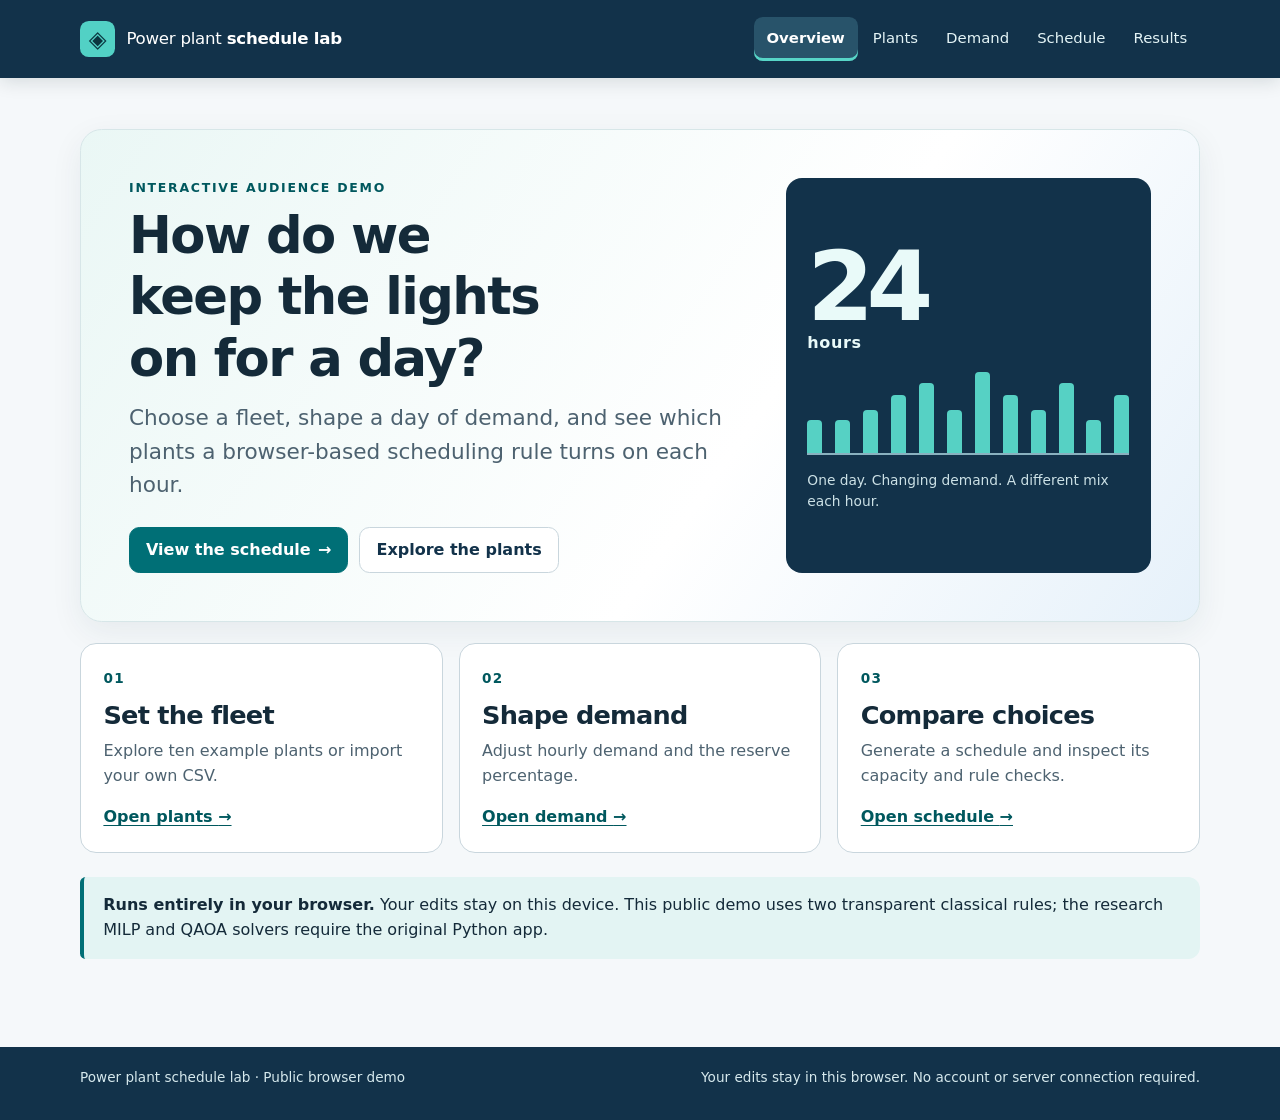
==== 3-tva-plant-scheduling/input_app/public_build/index.html @ ef67e25a "Public Website Build Made" ====
<!doctype html>
<html lang="en">
<head>
  <meta charset="utf-8">
  <meta name="viewport" content="width=device-width, initial-scale=1">
  <meta name="theme-color" content="#12324a">
  <meta name="description" content="Explore a 24-hour power plant scheduling demo in your browser.">
  <title>Power plant scheduling · public demo</title>
  <link rel="stylesheet" href="styles.css">
  <!-- A classic deferred script works from GitHub Pages, a local server, and file://. -->
  <script src="app.js" defer></script>
</head>
<body>
  <a class="skip-link" href="#main">Skip to main content</a>
  <header class="site-header">
    <div class="shell header-inner">
      <div class="brand" aria-label="Power plant scheduling demo">
        <span class="brand-mark" aria-hidden="true">◈</span>
        <span>Power plant <strong>schedule lab</strong></span>
      </div>
      <nav aria-label="Main navigation">
        <a href="#overview" data-page="overview">Overview</a>
        <a href="#plants" data-page="plants">Plants</a>
        <a href="#demand" data-page="demand">Demand</a>
        <a href="#schedule" data-page="schedule">Schedule</a>
        <a href="#report" data-page="report">Results</a>
      </nav>
    </div>
  </header>

  <main id="main" class="shell" tabindex="-1">
    <!-- The router hides whole sections, so keyboard users encounter only the active view. -->
    <section id="overview" class="page" aria-labelledby="overview-title">
      <div class="hero">
        <div>
          <p class="eyebrow">Interactive audience demo</p>
          <h1 id="overview-title">How do we keep the lights on for a day?</h1>
          <p class="lead">Choose a fleet, shape a day of demand, and see which plants a browser-based scheduling rule turns on each hour.</p>
          <div class="hero-actions">
            <a class="button primary" href="#schedule">View the schedule <span aria-hidden="true">→</span></a>
            <a class="button secondary" href="#plants">Explore the plants</a>
          </div>
        </div>
        <div class="hero-visual" aria-hidden="true">
          <div class="hero-hour">24<span>hours</span></div>
          <div class="hero-bars"><i></i><i></i><i></i><i></i><i></i><i></i><i></i><i></i><i></i><i></i><i></i><i></i></div>
          <p>One day. Changing demand. A different mix each hour.</p>
        </div>
      </div>
      <div class="step-grid" aria-label="How the demo works">
        <article class="step"><span class="step-number">01</span><h2>Set the fleet</h2><p>Explore ten example plants or import your own CSV.</p><a href="#plants">Open plants <span aria-hidden="true">→</span></a></article>
        <article class="step"><span class="step-number">02</span><h2>Shape demand</h2><p>Adjust hourly demand and the reserve percentage.</p><a href="#demand">Open demand <span aria-hidden="true">→</span></a></article>
        <article class="step"><span class="step-number">03</span><h2>Compare choices</h2><p>Generate a schedule and inspect its capacity and rule checks.</p><a href="#schedule">Open schedule <span aria-hidden="true">→</span></a></article>
      </div>
      <aside class="note" aria-label="About this public copy"><strong>Runs entirely in your browser.</strong> Your edits stay on this device. This public demo uses two transparent classical rules; the research MILP and QAOA solvers require the original Python app.</aside>
    </section>

    <section id="plants" class="page" aria-labelledby="plants-title" hidden>
      <div class="page-heading"><p class="eyebrow">Step 1 · Fleet</p><h1 id="plants-title">Power plants</h1><p>Change the example fleet, or import a CSV with the same columns as the download. Apply edits before generating a schedule.</p></div>
      <div class="toolbar">
        <button id="reset-plants" class="button secondary" type="button">Use example plants</button>
        <label class="button secondary upload-button" for="import-plants">Import plant CSV<input id="import-plants" type="file" accept=".csv,text/csv"></label>
        <button id="export-plants" class="button secondary" type="button">Download plant CSV</button>
      </div>
      <form id="plants-form" novalidate>
        <div class="section-bar"><h2 id="fleet-count">Fleet</h2><button id="add-plant" class="text-button" type="button">+ Add plant</button></div>
        <div id="plant-list" class="plant-list"></div>
        <div class="form-footer"><button class="button primary" type="submit">Apply plant changes</button><p id="plants-status" class="status" role="status" aria-live="polite"></p></div>
      </form>
    </section>

    <section id="demand" class="page" aria-labelledby="demand-title" hidden>
      <div class="page-heading"><p class="eyebrow">Step 2 · Daily load</p><h1 id="demand-title">Demand and reserve</h1><p>Demand is the expected electricity use. Reserve is extra capacity kept available for uncertainty.</p></div>
      <form id="demand-form" novalidate>
        <div class="panel reserve-panel">
          <label for="reserve-percent">Reserve margin <output id="reserve-value" for="reserve-percent">10%</output></label>
          <input id="reserve-percent" type="range" min="0" max="50" step="1" value="10">
          <div class="range-ends"><span>0%</span><span>50%</span></div>
        </div>
        <figure class="panel chart-panel">
          <div class="chart-heading"><h2>Daily demand profile</h2><span class="legend"><i class="line demand-key"></i>Demand <i class="line required-key"></i>Demand + reserve</span></div>
          <svg id="demand-chart" viewBox="0 0 760 310" role="img" aria-labelledby="demand-chart-title demand-chart-desc"><title id="demand-chart-title">Hourly demand and required capacity</title><desc id="demand-chart-desc">Use the data table below for exact hourly values.</desc></svg>
          <figcaption>The chart updates as you edit. The table gives the exact values.</figcaption>
        </figure>
        <details class="panel data-details"><summary>Edit 24 hourly values</summary><div class="table-scroll"><table><caption>Hourly demand and reserve in megawatts</caption><thead><tr><th scope="col">Hour</th><th scope="col">Demand (MW)</th><th scope="col">Reserve (MW)</th><th scope="col">Required (MW)</th></tr></thead><tbody id="demand-rows"></tbody></table></div></details>
        <div class="form-footer"><button class="button primary" type="submit">Apply demand changes</button><button id="reset-demand" class="button secondary" type="button">Use example day</button><p id="demand-status" class="status" role="status" aria-live="polite"></p></div>
      </form>
    </section>

    <section id="schedule" class="page" aria-labelledby="schedule-title" hidden>
      <div class="page-heading"><p class="eyebrow">Step 3 · Dispatch</p><h1 id="schedule-title">Plant schedule</h1><p>See available online capacity beside demand plus reserve for each hour. The browser rules are quick teaching examples; they do not solve the research optimization model.</p></div>
      <div class="panel schedule-controls"><div><label for="algorithm">Scheduling rule</label><select id="algorithm"><option value="stable">Stable heuristic · considers minimum run times</option><option value="cheap">Cheapest-first · picks each hour independently</option></select><p id="algorithm-description" class="help"></p></div><button id="run-schedule" class="button primary" type="button">Generate schedule</button></div>
      <p id="schedule-status" class="status" role="status" aria-live="polite"></p>
      <div id="schedule-results" hidden>
        <div id="schedule-metrics" class="metric-grid" aria-label="Schedule summary"></div>
        <div id="schedule-warning" class="notice" hidden></div>
        <figure class="panel chart-panel"><div class="chart-heading"><h2>Online capacity by hour</h2><span class="legend"><i class="block capacity-key"></i>Online capacity <i class="line required-key"></i>Required capacity</span></div><svg id="schedule-chart" viewBox="0 0 760 310" role="img" aria-labelledby="schedule-chart-title schedule-chart-desc"><title id="schedule-chart-title">Online capacity compared with required capacity</title><desc id="schedule-chart-desc">Use the table below for exact hourly values and plant names.</desc></svg><figcaption>Bars show maximum available output of online plants, not actual energy dispatched.</figcaption></figure>
        <details class="panel data-details"><summary>Inspect all 24 hours</summary><div class="table-scroll"><table><caption>Generated plant commitments by hour</caption><thead><tr><th scope="col">Hour</th><th scope="col">Demand</th><th scope="col">Reserve</th><th scope="col">Plants on</th><th scope="col">Online MW</th><th scope="col">Check</th></tr></thead><tbody id="schedule-rows"></tbody></table></div></details>
      </div>
      <aside class="note"><strong>About the calculation.</strong> The stable rule tries to honor minimum on and off times. The cheapest-first rule reproduces the simple hourly ranking from the notebook. Both use a simplified cost estimate and omit ramp constraints. A green capacity result is not a certificate of full feasibility.</aside>
    </section>

    <section id="report" class="page" aria-labelledby="report-title" hidden>
      <div class="page-heading"><p class="eyebrow">Published local experiment</p><h1 id="report-title">Quantum hardware report</h1><p>These archived warm-start experiments compare the HiGHS solver with and without a proposed starting schedule.</p></div>
      <div class="note"><strong>What was measured:</strong> 24-hour cases with 5, 10, 20, and 40 plants. QAOA was locally simulated for the smaller cases; simulated annealing was used for the larger cases. The figures measure the HiGHS solve stage only.</div>
      <figure class="panel chart-panel report-chart"><h2>HiGHS solve time</h2><svg id="time-chart" viewBox="0 0 760 390" role="img" aria-labelledby="time-title time-desc"><title id="time-title">Median HiGHS solve time, cold versus warm start</title><desc id="time-desc">Exact values appear in the table below.</desc></svg><figcaption>Median seconds. Lower is better; small differences on the shared machine may be timing noise.</figcaption></figure>
      <figure class="panel chart-panel report-chart"><h2>Primal-dual integral</h2><svg id="integral-chart" viewBox="0 0 760 390" role="img" aria-labelledby="integral-title integral-desc"><title id="integral-title">Median primal-dual integral, cold versus warm start</title><desc id="integral-desc">Exact values appear in the table below.</desc></svg><figcaption>Lower means a good incumbent was available earlier during the solve.</figcaption></figure>
      <div class="panel data-details"><div class="table-scroll"><table><caption>Published local HiGHS medians</caption><thead><tr><th scope="col">Plants</th><th scope="col">Cold time (s)</th><th scope="col">Warm time (s)</th><th scope="col">Cold integral</th><th scope="col">Warm integral</th></tr></thead><tbody><tr><th scope="row">5</th><td>0.202</td><td>0.195</td><td>0.097</td><td>0.086</td></tr><tr><th scope="row">10</th><td>0.198</td><td>0.187</td><td>0.121</td><td>0.098</td></tr><tr><th scope="row">20</th><td>0.607</td><td>0.505</td><td>0.400</td><td>0.260</td></tr><tr><th scope="row">40</th><td>3.081</td><td>3.021</td><td>1.468</td><td>1.347</td></tr></tbody></table></div></div>
      <p class="report-conclusion">All four cases finished at one branch-and-bound node. Warm starts improved the primal-dual integral, while the solve-time changes were small. Preparation and sampling time are outside these figures.</p>
    </section>
  </main>
  <footer class="site-footer"><div class="shell"><p>Power plant schedule lab · Public browser demo</p><p>Your edits stay in this browser. No account or server connection required.</p></div></footer>
</body>
</html>
---- 3-tva-plant-scheduling/input_app/public_build/styles.css ----
/*
 * Public build design system. System fonts and inline SVG keep the site fast,
 * offline-friendly, and free from third-party requests on audience phones.
 * Color is paired with labels, values, and table text throughout the app.
 */
:root {
  color-scheme: light;
  --bg: #f5f8fa;
  --surface: #fff;
  --ink: #142a39;
  --muted: #4d6270;
  --border: #c9d6dd;
  --navy: #12324a;
  --teal: #006f76;
  --teal-dark: #00585e;
  --teal-soft: #e3f4f3;
  --blue: #28699b;
  --orange: #bd4e19;
  --warning-bg: #fff3e9;
  --shadow: 0 10px 32px rgba(22, 52, 68, .07);
  font-family: Inter, ui-sans-serif, system-ui, -apple-system, BlinkMacSystemFont, "Segoe UI", sans-serif;
  line-height: 1.55;
  text-rendering: optimizeLegibility;
}
* { box-sizing: border-box; }
html { scroll-behavior: smooth; }
body { margin: 0; min-width: 280px; background: var(--bg); color: var(--ink); }
button, input, select { font: inherit; }
button { cursor: pointer; }
a { color: var(--teal-dark); text-underline-offset: .2em; }
a:hover { text-decoration-thickness: 2px; }
:focus-visible { outline: 3px solid #eb8c2c; outline-offset: 3px; }
[hidden], .page[hidden], #schedule-results[hidden], #schedule-warning[hidden] { display: none !important; }
.shell { width: min(100% - 2rem, 1120px); margin-inline: auto; }
.skip-link { position: absolute; z-index: 20; top: -6rem; left: 1rem; padding: .8rem 1rem; background: var(--surface); border: 2px solid var(--teal); border-radius: .6rem; }
.skip-link:focus { top: .5rem; }

/* The header stays compact on phones and leaves navigation in a real link list.
 * Horizontal scrolling is limited to the nav, never the page itself. */
.site-header { background: var(--navy); color: #fff; box-shadow: 0 3px 18px rgba(9, 26, 37, .14); }
.header-inner { display: flex; align-items: center; justify-content: space-between; gap: 1.5rem; min-height: 78px; }
.brand { display: flex; align-items: center; gap: .7rem; font-size: 1.04rem; white-space: nowrap; letter-spacing: -.015em; }
.brand strong { font-weight: 750; }
.brand-mark { display: grid; place-items: center; width: 2.2rem; height: 2.2rem; border-radius: .55rem; background: #52d1c5; color: #0b3640; font-size: 1.45rem; }
nav { display: flex; align-items: center; gap: .15rem; }
nav a { display: inline-flex; align-items: center; justify-content: center; min-height: 44px; padding: .55rem .8rem; border-radius: .55rem; color: #e4f4f6; text-decoration: none; font-size: .93rem; white-space: nowrap; }
nav a:hover, nav a[aria-current="page"] { background: #28536a; color: #fff; }
nav a[aria-current="page"] { box-shadow: inset 0 -3px 0 #57d5c7; font-weight: 700; }
nav a:focus-visible { outline-color: #ffbd72; }
main { padding-block: clamp(1.5rem, 4vw, 3.4rem) 4rem; min-height: calc(100vh - 185px); }
h1, h2, h3 { line-height: 1.2; letter-spacing: -.03em; }
h1 { font-size: clamp(2rem, 4vw, 3.5rem); margin: .15rem 0 .75rem; }
h2 { font-size: clamp(1.3rem, 2vw, 1.65rem); margin: 0 0 .55rem; }
h3 { font-size: 1.1rem; margin: 0; }
p { margin: .4rem 0 1rem; }
.eyebrow { margin: 0 0 .45rem; color: var(--teal-dark); font-size: .78rem; font-weight: 800; letter-spacing: .14em; text-transform: uppercase; }
.lead { font-size: clamp(1.1rem, 2vw, 1.35rem); color: var(--muted); max-width: 40rem; }
.page-heading { margin: 0 0 1.7rem; max-width: 50rem; }
.page-heading > p:last-child { color: var(--muted); font-size: 1.04rem; }
.panel { background: var(--surface); border: 1px solid var(--border); border-radius: 1rem; box-shadow: var(--shadow); }
.button { display: inline-flex; align-items: center; justify-content: center; gap: .45rem; min-height: 46px; padding: .67rem 1rem; border: 1px solid transparent; border-radius: .65rem; font-weight: 700; text-decoration: none; line-height: 1.25; transition: transform .18s ease, background-color .18s ease, box-shadow .18s ease; }
.button:hover { transform: translateY(-1px); text-decoration: none; }
.button:active { transform: translateY(0); }
.button.primary { background: var(--teal); border-color: var(--teal); color: #fff; }
.button.primary:hover { background: var(--teal-dark); box-shadow: 0 5px 16px rgba(0, 96, 102, .22); }
.button.secondary { background: var(--surface); border-color: var(--border); color: var(--navy); }
.button.secondary:hover { background: var(--teal-soft); border-color: var(--teal); }
.text-button { min-height: 44px; padding: .35rem .65rem; border: 0; border-radius: .5rem; background: transparent; color: var(--teal-dark); font-weight: 700; }
.text-button:hover { background: var(--teal-soft); }
.text-button.danger { color: #9d3d20; }
.text-button.danger:hover { background: #fff0eb; }
.status { min-height: 1.4rem; color: var(--muted); font-weight: 600; }
.note { margin: 1.5rem 0; padding: 1rem 1.2rem; border-left: 4px solid var(--teal); border-radius: .35rem .75rem .75rem .35rem; background: var(--teal-soft); color: var(--ink); }

/* The overview gives QR visitors a quick path into the demo. Decoration is
 * marked aria-hidden in HTML, while all useful information is nearby in text. */
.hero { display: grid; grid-template-columns: minmax(0, 1.25fr) minmax(260px, .75fr); gap: clamp(1.5rem, 4vw, 3rem); align-items: center; padding: clamp(1.35rem, 4vw, 3rem); background: linear-gradient(125deg, #eaf7f5, #fff 60%, #e6f1fa); border: 1px solid #d7e6e8; border-radius: 1.35rem; box-shadow: var(--shadow); }
.hero h1 { max-width: 12ch; }
.hero-actions, .toolbar, .form-footer { display: flex; align-items: center; flex-wrap: wrap; gap: .7rem; }
.hero-actions { margin-top: 1.6rem; }
.hero-visual { align-self: stretch; display: flex; flex-direction: column; justify-content: center; min-height: 260px; padding: 1.35rem; border-radius: 1rem; background: var(--navy); color: #e9faf9; overflow: hidden; }
.hero-hour { font-size: clamp(4rem, 8vw, 6rem); font-weight: 800; line-height: 1; letter-spacing: -.08em; }
.hero-hour span { display: block; font-size: 1rem; font-weight: 650; letter-spacing: .04em; }
.hero-bars { display: flex; align-items: end; gap: 4%; height: 85px; margin-top: 1.2rem; border-bottom: 2px solid #8ab1bf; }
.hero-bars i { flex: 1; height: 40%; border-radius: .25rem .25rem 0 0; background: #56d1c4; }
.hero-bars i:nth-child(3n) { height: 52%; }.hero-bars i:nth-child(4n) { height: 70%; }.hero-bars i:nth-child(5n) { height: 85%; }.hero-bars i:nth-child(7n) { height: 98%; }
.hero-visual p { margin: .9rem 0 0; color: #cce1e6; font-size: .86rem; }
.step-grid { display: grid; grid-template-columns: repeat(3, minmax(0, 1fr)); gap: 1rem; margin-top: 1.3rem; }
.step { padding: 1.4rem; background: var(--surface); border: 1px solid var(--border); border-radius: 1rem; }
.step-number { color: var(--teal-dark); font-size: .85rem; font-weight: 800; letter-spacing: .1em; }
.step h2 { margin-top: .55rem; }.step p { color: var(--muted); }
.step a { font-weight: 700; }

/* Editing controls use native input semantics and a 44px minimum target.
 * A visible focus ring and label text make every field keyboard accessible. */
.toolbar { margin-bottom: 1.25rem; }
.upload-button { position: relative; cursor: pointer; }
.upload-button input { position: absolute; width: 1px; height: 1px; opacity: 0; }
.upload-button:focus-within { outline: 3px solid #eb8c2c; outline-offset: 3px; }
.section-bar, .plant-top { display: flex; align-items: center; justify-content: space-between; gap: .8rem; }
.section-bar { margin: 1.7rem 0 .75rem; }.section-bar h2 { margin: 0; }
.plant-list { display: grid; gap: .9rem; }
.plant-card { padding: 1rem clamp(1rem, 2vw, 1.4rem); }
.plant-top { margin-bottom: .8rem; }
.field-grid { display: grid; grid-template-columns: repeat(4, minmax(0, 1fr)); gap: .8rem; }
.field-grid label { display: grid; align-content: start; gap: .35rem; font-size: .9rem; color: var(--muted); font-weight: 650; }
input:not([type="range"]):not([type="file"]), select { width: 100%; min-height: 44px; padding: .52rem .65rem; border: 1px solid #aebfc8; border-radius: .55rem; background: var(--surface); color: var(--ink); }
input:hover, select:hover { border-color: var(--teal); }
.advanced-fields { margin-top: .8rem; padding-top: .65rem; border-top: 1px solid var(--border); }
summary { cursor: pointer; color: var(--teal-dark); font-weight: 700; padding: .4rem 0; }
.advanced-fields .field-grid { margin-top: .8rem; }
.form-footer { margin-top: 1.2rem; }.form-footer .status { flex-basis: 100%; margin: 0; }

/* Charts are compact on phones. The surrounding exact-value tables scroll
 * within their panel rather than forcing the viewport wider than the device. */
.reserve-panel { padding: 1.1rem 1.25rem; max-width: 540px; }
.reserve-panel label { display: flex; justify-content: space-between; gap: 1rem; font-weight: 700; }
.reserve-panel output { color: var(--teal-dark); font-size: 1.25rem; }
.reserve-panel input { display: block; width: 100%; min-height: 44px; accent-color: var(--teal); }
.range-ends { display: flex; justify-content: space-between; color: var(--muted); font-size: .85rem; }
.chart-panel { margin: 1rem 0; padding: clamp(.8rem, 2vw, 1.35rem); }
.chart-panel svg { display: block; width: 100%; height: auto; overflow: visible; }
.chart-heading { display: flex; align-items: baseline; justify-content: space-between; flex-wrap: wrap; gap: .4rem 1rem; }
.chart-heading h2 { margin-bottom: .6rem; }
.chart-panel figcaption { color: var(--muted); font-size: .88rem; margin-top: .45rem; }
.legend { display: inline-flex; flex-wrap: wrap; align-items: center; gap: .35rem .55rem; color: var(--muted); font-size: .82rem; }
.legend i { margin-left: .4rem; }.legend i:first-child { margin-left: 0; }
.legend .line { display: inline-block; width: 1.5rem; height: 0; border-top: 3px solid var(--blue); }
.legend .required-key { border-top-color: var(--orange); border-top-style: dashed; }
.legend .block { width: 1rem; height: .85rem; border-radius: .15rem; background: var(--blue); }
.chart-grid { stroke: #dce6eb; stroke-width: 1; }
.chart-label { fill: var(--muted); font: 13px ui-sans-serif, system-ui, sans-serif; }
.chart-value { font-size: 12px; }
.demand-line, .required-line { fill: none; stroke-width: 3; stroke-linecap: round; stroke-linejoin: round; }
.demand-line { stroke: var(--blue); }.required-line { stroke: var(--orange); stroke-dasharray: 7 5; }
.capacity-bar, .cold-bar { fill: var(--blue); }.capacity-bar.shortfall { fill: var(--orange); }.warm-bar { fill: var(--teal); }
.data-details { margin: 1rem 0; padding: .7rem 1rem; }
.data-details summary { min-height: 44px; display: list-item; padding: .6rem .2rem; }
.table-scroll { max-width: 100%; overflow-x: auto; overscroll-behavior-inline: contain; }
table { width: 100%; border-collapse: collapse; font-size: .91rem; }
caption { text-align: left; padding: .8rem .4rem; color: var(--muted); font-weight: 650; }
th, td { border-bottom: 1px solid var(--border); padding: .62rem .55rem; text-align: left; vertical-align: top; }
thead th { background: #edf4f6; font-weight: 750; white-space: nowrap; }
tbody tr:nth-child(even) { background: #f8fbfc; }
th[scope="row"] { white-space: nowrap; }
#demand-rows input { min-width: 6rem; max-width: 8rem; }
#schedule-rows td:nth-child(4) { min-width: 12rem; }
#schedule-rows td:last-child { min-width: 11rem; }

.schedule-controls { display: flex; align-items: end; justify-content: space-between; flex-wrap: wrap; gap: 1rem; padding: 1.2rem; }
.schedule-controls > div { flex: 1 1 310px; }
.schedule-controls label { display: block; font-weight: 700; margin-bottom: .4rem; }
.schedule-controls select { max-width: 540px; }
.help { color: var(--muted); font-size: .88rem; margin: .45rem 0 0; }
.metric-grid { display: grid; grid-template-columns: repeat(3, minmax(0, 1fr)); gap: .8rem; margin-top: 1rem; }
.metric { display: flex; flex-direction: column; gap: .25rem; padding: 1rem; }
.metric span { color: var(--muted); font-weight: 650; font-size: .88rem; }
.metric strong { font-size: clamp(1.4rem, 3vw, 1.9rem); line-height: 1.2; }
.metric small { color: var(--muted); font-size: .78rem; }
.notice { margin-top: 1rem; padding: .9rem 1rem; background: var(--warning-bg); border: 1px solid #e6b688; border-radius: .75rem; color: #763516; font-weight: 650; }
.report-chart { margin-top: 1rem; }.report-conclusion { max-width: 52rem; margin-top: 1.5rem; }
.site-footer { padding: 1.25rem 0 2rem; background: var(--navy); color: #d6e9ed; font-size: .85rem; }
.site-footer .shell { display: flex; justify-content: space-between; flex-wrap: wrap; gap: .3rem 1rem; }
.site-footer p { margin: 0; }

@media (max-width: 850px) {
  .header-inner { display: block; padding-top: .75rem; }
  nav { flex-wrap: wrap; margin-top: .45rem; padding-bottom: .35rem; }
  .hero { grid-template-columns: 1fr; }.hero-visual { min-height: 210px; }
  .field-grid { grid-template-columns: repeat(2, minmax(0, 1fr)); }
}
@media (max-width: 580px) {
  .shell { width: min(100% - 1.2rem, 1120px); }
  main { padding-top: 1.4rem; }
  .hero { padding: 1.25rem; }.hero-visual { display: none; }
  .step-grid, .metric-grid { grid-template-columns: 1fr; }
  .field-grid { grid-template-columns: 1fr; }
  .toolbar .button { flex: 1 1 100%; }
  .schedule-controls .button, .form-footer .button { width: 100%; }
  .chart-panel { overflow-x: auto; }
  .chart-panel svg { min-width: 620px; }
}
@media (prefers-color-scheme: dark) {
  :root { color-scheme: dark; --bg: #101c25; --surface: #192b36; --ink: #eef6f7; --muted: #bdccd3; --border: #47606c; --navy: #0b1924; --teal: #13a99f; --teal-dark: #70dbd1; --teal-soft: #163e42; --blue: #71b9ec; --orange: #ff9d6a; --warning-bg: #3d2a20; --shadow: none; }
  .site-header { border-bottom: 1px solid var(--border); }
  .hero { background: linear-gradient(125deg, #183b42, #192b36 60%, #20374b); border-color: var(--border); }
  .hero-visual { background: #0e222f; }
  .button.primary { color: #072529; }
  .button.secondary { color: var(--ink); }
  .text-button.danger { color: #ffb09a; }.text-button.danger:hover { background: #503129; }
  input:not([type="range"]):not([type="file"]), select { border-color: #708a96; }
  .chart-grid { stroke: #3d5662; }
  thead th { background: #243b47; } tbody tr:nth-child(even) { background: #1d323e; }
  .notice { border-color: #a66b40; color: #ffd0aa; }
}
@media (prefers-reduced-motion: reduce) {
  *, *::before, *::after { scroll-behavior: auto !important; transition-duration: .01ms !important; animation-duration: .01ms !important; }
}
@media print {
  .site-header, .site-footer, .toolbar, .form-footer, .hero-actions, .schedule-controls button { display: none !important; }
  body { background: #fff; color: #000; }.panel { box-shadow: none; }
}
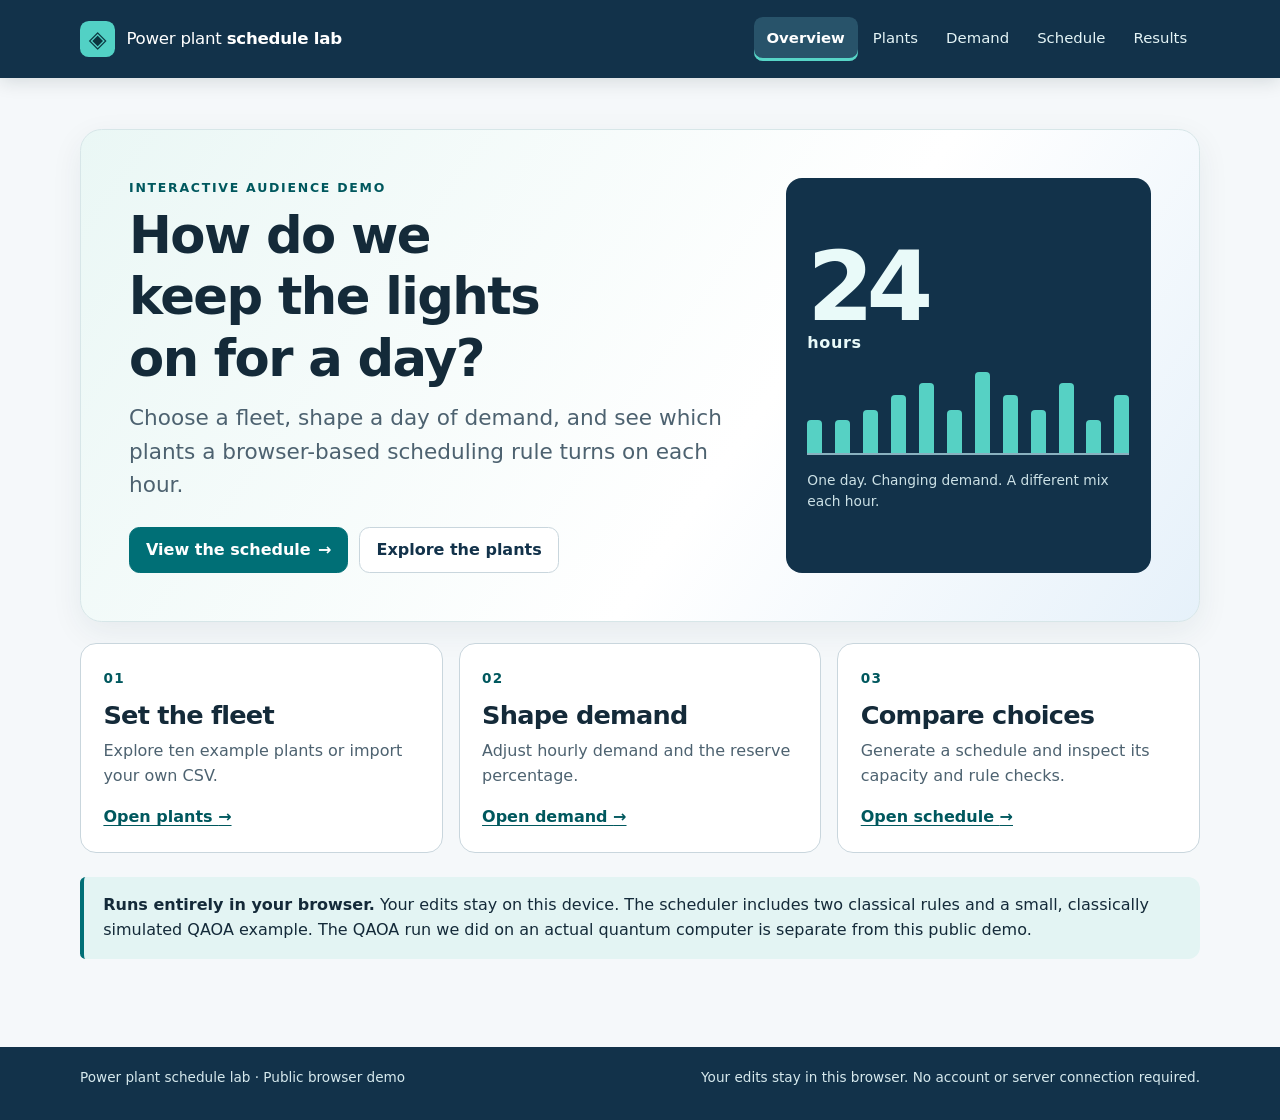
==== commit aac214c4: "Fixed QAOA calcuation" ====
--- a/3-tva-plant-scheduling/input_app/public_build/index.html
+++ b/3-tva-plant-scheduling/input_app/public_build/index.html
@@ -52,7 +52,7 @@
         <article class="step"><span class="step-number">02</span><h2>Shape demand</h2><p>Adjust hourly demand and the reserve percentage.</p><a href="#demand">Open demand <span aria-hidden="true">→</span></a></article>
         <article class="step"><span class="step-number">03</span><h2>Compare choices</h2><p>Generate a schedule and inspect its capacity and rule checks.</p><a href="#schedule">Open schedule <span aria-hidden="true">→</span></a></article>
       </div>
-      <aside class="note" aria-label="About this public copy"><strong>Runs entirely in your browser.</strong> Your edits stay on this device. This public demo uses two transparent classical rules; the research MILP and QAOA solvers require the original Python app.</aside>
+      <aside class="note" aria-label="About this public copy"><strong>Runs entirely in your browser.</strong> Your edits stay on this device. The scheduler includes two classical rules and a small, classically simulated QAOA example. The QAOA run we did on an actual quantum computer is separate from this public demo.</aside>
     </section>
 
     <section id="plants" class="page" aria-labelledby="plants-title" hidden>
@@ -88,8 +88,8 @@
     </section>
 
     <section id="schedule" class="page" aria-labelledby="schedule-title" hidden>
-      <div class="page-heading"><p class="eyebrow">Step 3 · Dispatch</p><h1 id="schedule-title">Plant schedule</h1><p>See available online capacity beside demand plus reserve for each hour. The browser rules are quick teaching examples; they do not solve the research optimization model.</p></div>
-      <div class="panel schedule-controls"><div><label for="algorithm">Scheduling rule</label><select id="algorithm"><option value="stable">Stable heuristic · considers minimum run times</option><option value="cheap">Cheapest-first · picks each hour independently</option></select><p id="algorithm-description" class="help"></p></div><button id="run-schedule" class="button primary" type="button">Generate schedule</button></div>
+      <div class="page-heading"><p class="eyebrow">Step 3 · Dispatch</p><h1 id="schedule-title">Plant schedule</h1><p>See available online capacity beside demand plus reserve for each hour. These browser examples use simplified hourly decisions and do not solve the research optimization model.</p></div>
+      <div class="panel schedule-controls"><div><label for="algorithm">Scheduling rule</label><select id="algorithm" aria-describedby="algorithm-description"><option value="stable">Stable heuristic · considers minimum run times</option><option value="cheap">Cheapest-first · picks each hour independently</option><option value="qaoa">QAOA · simulated in browser (up to 10 plants)</option></select><p id="algorithm-description" class="help"></p></div><button id="run-schedule" class="button primary" type="button">Generate schedule</button></div>
       <p id="schedule-status" class="status" role="status" aria-live="polite"></p>
       <div id="schedule-results" hidden>
         <div id="schedule-metrics" class="metric-grid" aria-label="Schedule summary"></div>
@@ -97,7 +97,7 @@
         <figure class="panel chart-panel"><div class="chart-heading"><h2>Online capacity by hour</h2><span class="legend"><i class="block capacity-key"></i>Online capacity <i class="line required-key"></i>Required capacity</span></div><svg id="schedule-chart" viewBox="0 0 760 310" role="img" aria-labelledby="schedule-chart-title schedule-chart-desc"><title id="schedule-chart-title">Online capacity compared with required capacity</title><desc id="schedule-chart-desc">Use the table below for exact hourly values and plant names.</desc></svg><figcaption>Bars show maximum available output of online plants, not actual energy dispatched.</figcaption></figure>
         <details class="panel data-details"><summary>Inspect all 24 hours</summary><div class="table-scroll"><table><caption>Generated plant commitments by hour</caption><thead><tr><th scope="col">Hour</th><th scope="col">Demand</th><th scope="col">Reserve</th><th scope="col">Plants on</th><th scope="col">Online MW</th><th scope="col">Check</th></tr></thead><tbody id="schedule-rows"></tbody></table></div></details>
       </div>
-      <aside class="note"><strong>About the calculation.</strong> The stable rule tries to honor minimum on and off times. The cheapest-first rule reproduces the simple hourly ranking from the notebook. Both use a simplified cost estimate and omit ramp constraints. A green capacity result is not a certificate of full feasibility.</aside>
+      <aside class="note"><strong>About the calculation.</strong> The stable rule tries to honor minimum on and off times. The cheapest-first rule reproduces the simple hourly ranking from the notebook. Browser QAOA simulates one circuit layer and 512 measurement shots for each hour, then chooses the lowest-cost sampled schedule that passes the visible checks. It uses a simpler cost model than the Python QAOA solver and omits its slack bits, look-ahead, and local search. Results can vary between runs. It is not the run we did on an actual quantum computer. All three use simplified costs and omit ramp constraints. A green capacity result is not a certificate of full feasibility.</aside>
     </section>
 
     <section id="report" class="page" aria-labelledby="report-title" hidden>
